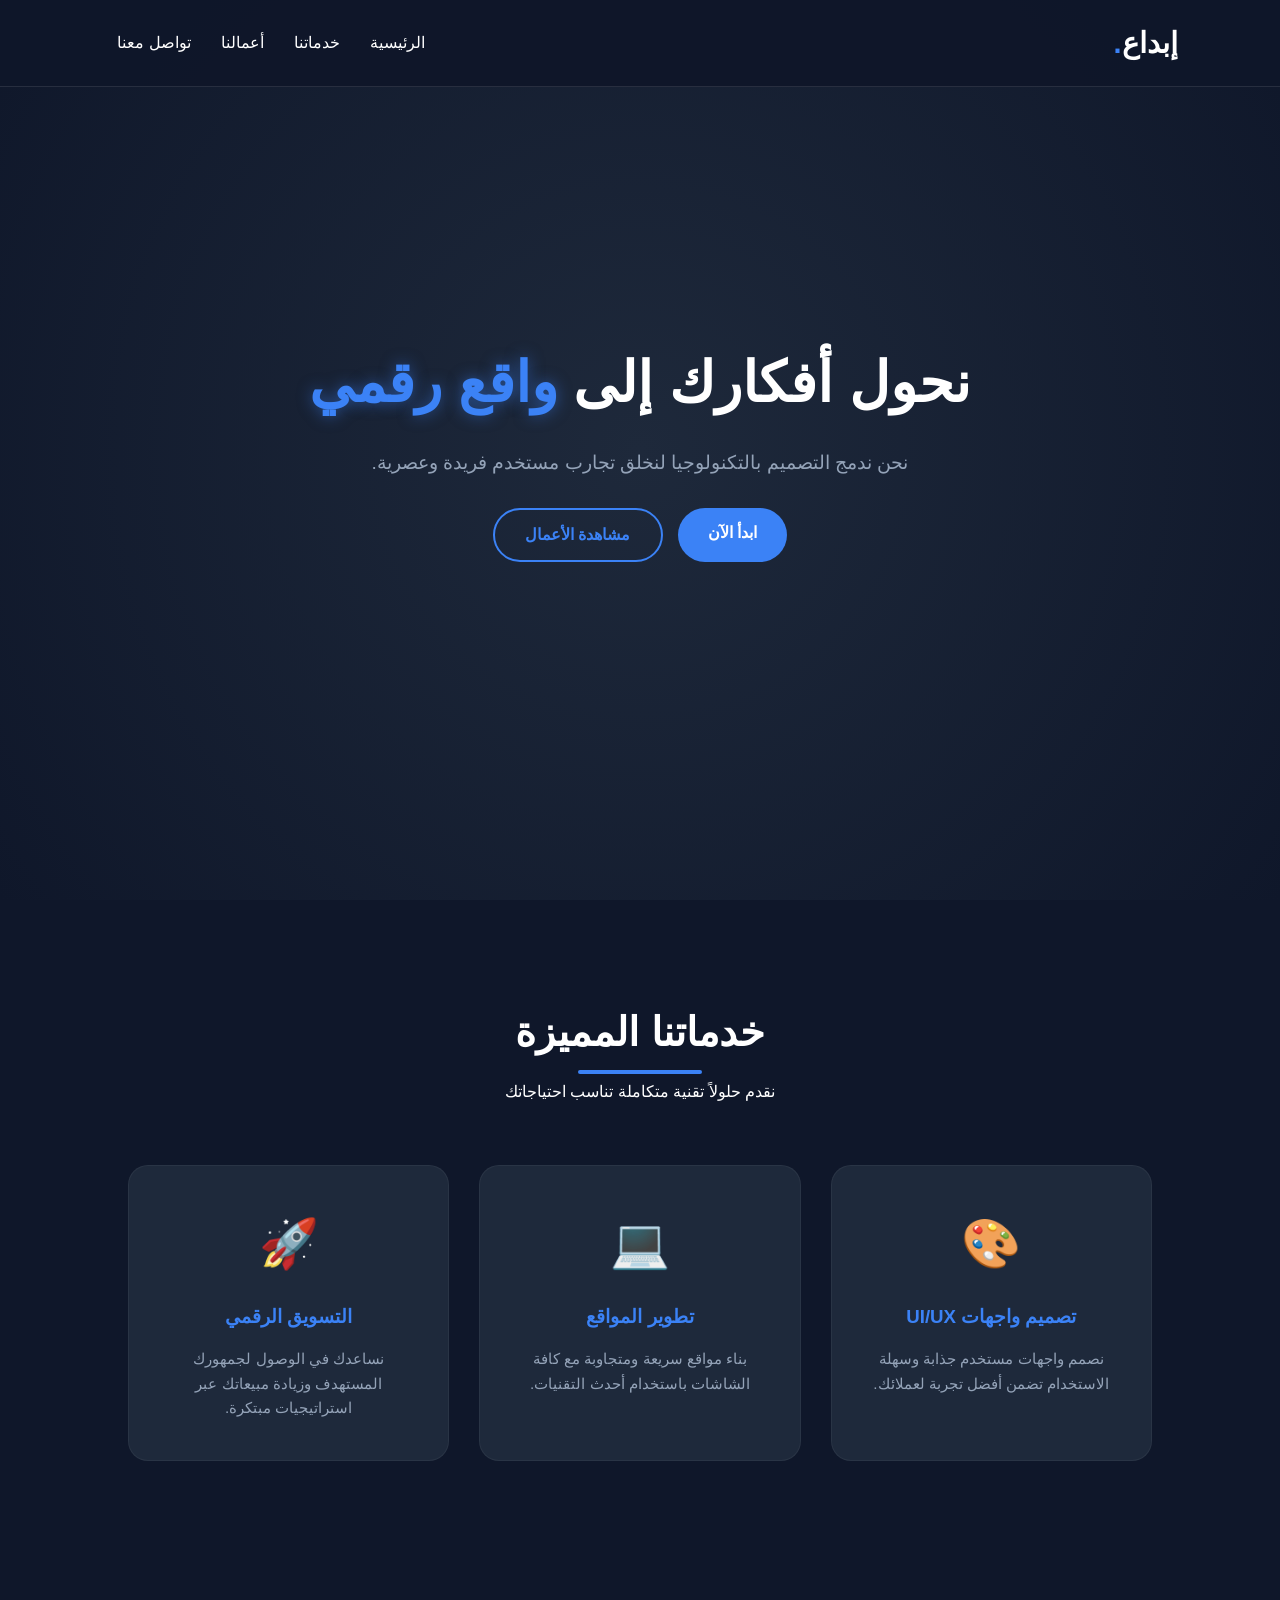
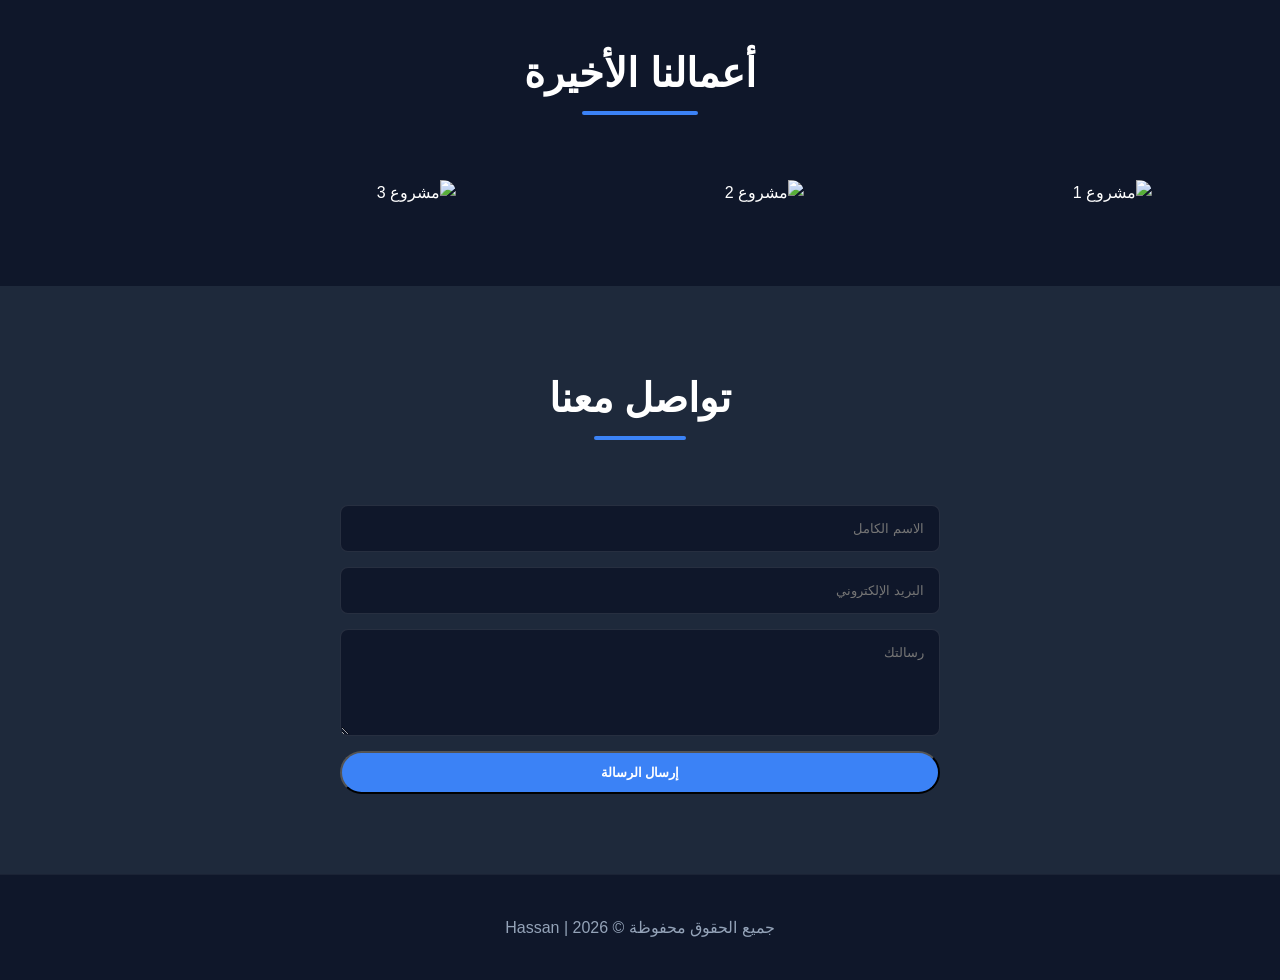
==== project.html @ f97d9a26 "Add files via upload" ====
<!DOCTYPE html>
<html lang="ar" dir="rtl">
<head>
    <meta charset="UTF-8">
    <meta name="viewport" content="width=device-width, initial-scale=1.0">
    <title>وكالة الإبداع الرقمي | مشروعي</title>
    <link rel="stylesheet" href="style.css">
</head>
<body>

    <nav class="navbar">
        <div class="logo">إبداع<span>.</span></div>
        <ul class="nav-links">
            <li><a href="#home">الرئيسية</a></li>
            <li><a href="#services">خدماتنا</a></li>
            <li><a href="#work">أعمالنا</a></li>
            <li><a href="#contact" class="btn-nav">تواصل معنا</a></li>
        </ul>
    </nav>

    <section id="home" class="hello">
        <div class="hello-content">
            <h1>نحول أفكارك إلى <span class="highlight">واقع رقمي</span></h1>
            <p>نحن ندمج التصميم بالتكنولوجيا لنخلق تجارب مستخدم فريدة وعصرية.</p>
            <div class="hello-btns">
                <a href="#" class="btn-primary">ابدأ الآن</a>
                <a href="#" class="btn-secondary">مشاهدة الأعمال</a>
            </div>
        </div>
    </section>

    <section id="services" class="services">
        <div class="section-title">
            <h2>خدماتنا المميزة</h2>
            <p>نقدم حلولاً تقنية متكاملة تناسب احتياجاتك</p>
        </div>

        <div class="services-container">
            <div class="service-card">
                <div class="icon">🎨</div>
                <h3>تصميم واجهات UI/UX</h3>
                <p>نصمم واجهات مستخدم جذابة وسهلة الاستخدام تضمن أفضل تجربة لعملائك.</p>
            </div>

            <div class="service-card">
                <div class="icon">💻</div>
                <h3>تطوير المواقع</h3>
                <p>بناء مواقع سريعة ومتجاوبة مع كافة الشاشات باستخدام أحدث التقنيات.</p>
            </div>

            <div class="service-card">
                <div class="icon">🚀</div>
                <h3>التسويق الرقمي</h3>
                <p>نساعدك في الوصول لجمهورك المستهدف وزيادة مبيعاتك عبر استراتيجيات مبتكرة.</p>
            </div>
        </div>
    </section>
    <section id="work" class="portfolio">
        <div class="section-title">
            <h2>أعمالنا الأخيرة</h2>
        </div>
        <div class="portfolio-grid">
            <div class="portfolio-item">
                <img src="https://via.placeholder.com/400x300/1e293b/3b82f6?text=Project+1" alt="مشروع 1">
                <div class="portfolio-overlay">
                    <span>تصميم تطبيقات</span>
                </div>
            </div>
            <div class="portfolio-item">
                <img src="https://via.placeholder.com/400x300/1e293b/3b82f6?text=Project+2" alt="مشروع 2">
                <div class="portfolio-overlay">
                    <span>تطوير ويب</span>
                </div>
            </div>
            <div class="portfolio-item">
                <img src="https://via.placeholder.com/400x300/1e293b/3b82f6?text=Project+3" alt="مشروع 3">
                <div class="portfolio-overlay">
                    <span>هوية بصرية</span>
                </div>
            </div>
        </div>
    </section>

    <section id="contact" class="contact">
        <div class="section-title">
            <h2>تواصل معنا</h2>
        </div>
        <div class="contact-container">
            <form class="contact-form">
                <input type="text" placeholder="الاسم الكامل" required>
                <input type="email" placeholder="البريد الإلكتروني" required>
                <textarea placeholder="رسالتك" rows="5" required></textarea>
                <button type="submit" class="btn-primary">إرسال الرسالة</button>
            </form>
        </div>
    </section>

    <footer class="footer">
        <p>جميع الحقوق محفوظة &copy; 2026 | Hassan </p>
    </footer>

<script src="script.js"></script>


</body>
</html>
---- style.css ----
/* التنسيقات العامة */
* {
    margin: 0;
    padding: 0;
    box-sizing: border-box;
    font-family: 'Segoe UI', Tahoma, Geneva, Verdana, sans-serif;
}

body {
    background-color: #0f172a; /* لون خلفية داكن عصري */
    color: white;
    line-height: 1.6;
    overflow-x: hidden;
}

/* القائمة العلوية */
.navbar {
    display: flex;
    justify-content: space-between;
    align-items: center;
    padding: 20px 8%;
    background: rgba(15, 23, 42, 0.95);
    position: fixed;
    width: 100%;
    top: 0;
    z-index: 1000;
    border-bottom: 1px solid rgba(255, 255, 255, 0.1);
}

.logo {
    font-size: 1.8rem;
    font-weight: bold;
    color: white;
}

.logo span {
    color: #3b82f6; /* اللون الأزرق المتوهج */
}

.nav-links {
    display: flex;
    list-style: none;
}

.nav-links li a {
    color: white;
    text-decoration: none;
    margin: 0 15px;
    font-size: 1rem;
    transition: 0.3s;
}

.nav-links li a:hover {
    color: #3b82f6;
}

/* القسم الترحيبي */
.hello {
    height: 100vh;
    display: flex;
    align-items: center;
    justify-content: center;
    text-align: center;
    background: radial-gradient(circle at center, #1e293b 0%, #0f172a 100%);
    padding: 0 20px;
}

.hello h1 {
    font-size: clamp(2rem, 5vw, 3.5rem);
    margin-bottom: 20px;
}

.highlight {
    color: #3b82f6;
    text-shadow: 0 0 15px rgba(59, 130, 246, 0.5);
}

.hello p {
    font-size: 1.2rem;
    color: #94a3b8;
    max-width: 600px;
    margin: 0 auto 30px;
}

/* الأزرار */
.hello-btns {
    display: flex;
    justify-content: center;
    gap: 15px;
}

.btn-primary, .btn-secondary {
    padding: 12px 30px;
    text-decoration: none;
    border-radius: 50px;
    font-weight: bold;
    transition: 0.3s;
}

.btn-primary {
    background: #3b82f6;
    color: white;
}

.btn-primary:hover {
    box-shadow: 0 0 20px rgba(59, 130, 246, 0.6);
    transform: translateY(-3px);
}

.btn-secondary {
    border: 2px solid #3b82f6;
    color: #3b82f6;
}

.btn-secondary:hover {
    background: #3b82f6;
    color: white;
}

/* تنسيق قسم الخدمات */
.services {
    padding: 100px 10%;
    background-color: #0f172a;
}

.section-title {
    text-align: center;
    margin-bottom: 60px;
}

.section-title h2 {
    font-size: 2.5rem;
    margin-bottom: 15px;
    position: relative;
    display: inline-block;
}

/* خط تحت العنوان لزيادة الجمالية */
.section-title h2::after {
    content: '';
    position: absolute;
    width: 50%;
    height: 4px;
    background: #3b82f6;
    bottom: -10px;
    right: 25%;
    border-radius: 2px;
}

.services-container {
    display: grid;
    grid-template-columns: repeat(auto-fit, minmax(300px, 1fr));
    gap: 30px;
}

.service-card {
    background: #1e293b;
    padding: 40px;
    border-radius: 20px;
    text-align: center;
    transition: 0.4s;
    border: 1px solid rgba(255, 255, 255, 0.05);
}

.service-card:hover {
    transform: translateY(-10px);
    border-color: #3b82f6;
    box-shadow: 0 10px 30px rgba(0, 0, 0, 0.3);
}

.service-card .icon {
    font-size: 3rem;
    margin-bottom: 20px;
    display: block;
}

.service-card h3 {
    margin-bottom: 15px;
    color: #3b82f6;
}

.service-card p {
    color: #94a3b8;
    font-size: 0.95rem;
}

/* تنسيق معرض الأعمال */
.portfolio {
    padding: 80px 10%;
    background: #0f172a;
}

.portfolio-grid {
    display: grid;
    grid-template-columns: repeat(auto-fit, minmax(280px, 1fr));
    gap: 20px;
}

.portfolio-item {
    position: relative;
    border-radius: 15px;
    overflow: hidden;
    cursor: pointer;
}

.portfolio-item img {
    width: 100%;
    display: block;
    transition: 0.5s;
}

.portfolio-overlay {
    position: absolute;
    top: 0; left: 0; width: 100%; height: 100%;
    background: rgba(59, 130, 246, 0.8);
    display: flex;
    justify-content: center;
    align-items: center;
    opacity: 0;
    transition: 0.5s;
}

.portfolio-item:hover .portfolio-overlay { opacity: 1; }
.portfolio-item:hover img { transform: scale(1.1); }

/* تنسيق نموذج التواصل */
.contact {
    padding: 80px 10%;
    background: #1e293b;
}

.contact-container {
    max-width: 600px;
    margin: 0 auto;
}

.contact-form {
    display: flex;
    flex-direction: column;
    gap: 15px;
}

.contact-form input, .contact-form textarea {
    padding: 15px;
    background: #0f172a;
    border: 1px solid rgba(255, 255, 255, 0.1);
    color: white;
    border-radius: 8px;
    outline: none;
}

.contact-form input:focus, .contact-form textarea:focus {
    border-color: #3b82f6;
}

/* التذييل */
.footer {
    text-align: center;
    padding: 40px;
    background: #0f172a;
    border-top: 1px solid rgba(255, 255, 255, 0.05);
    color: #94a3b8;
}
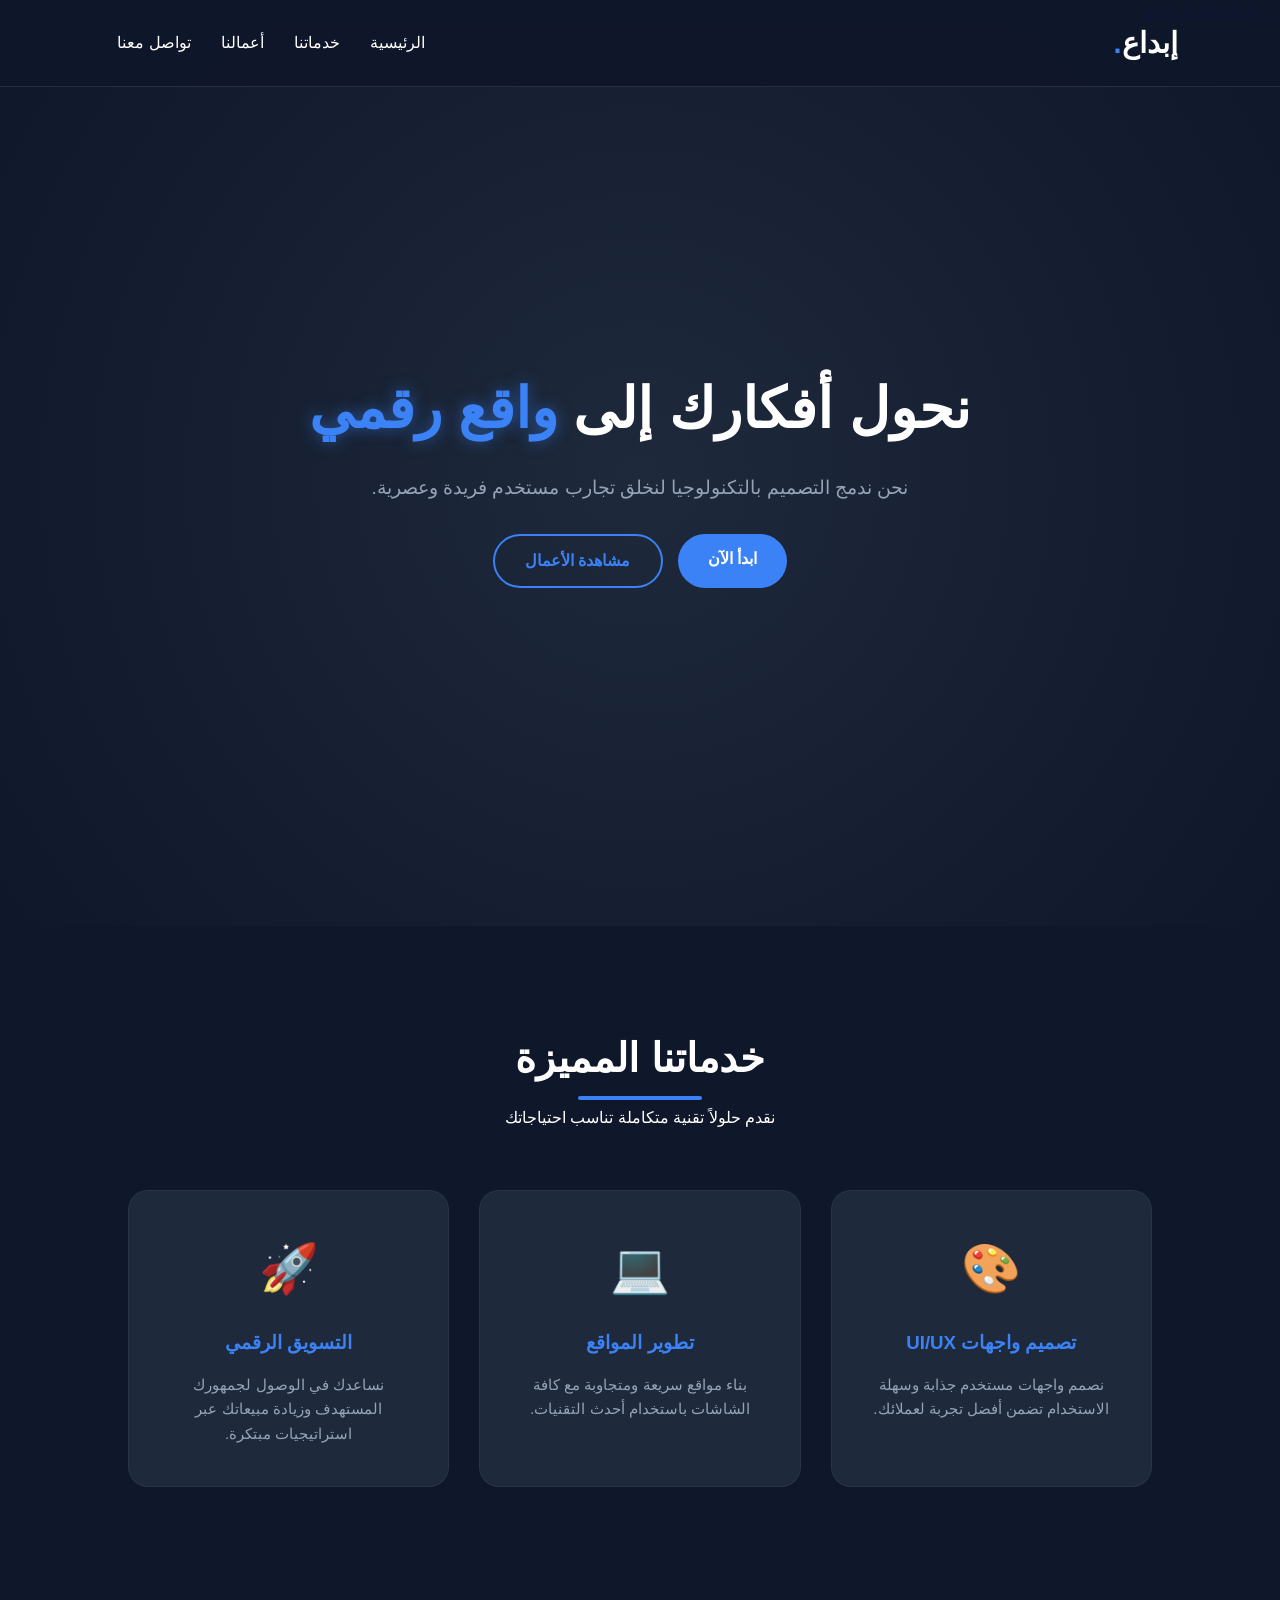
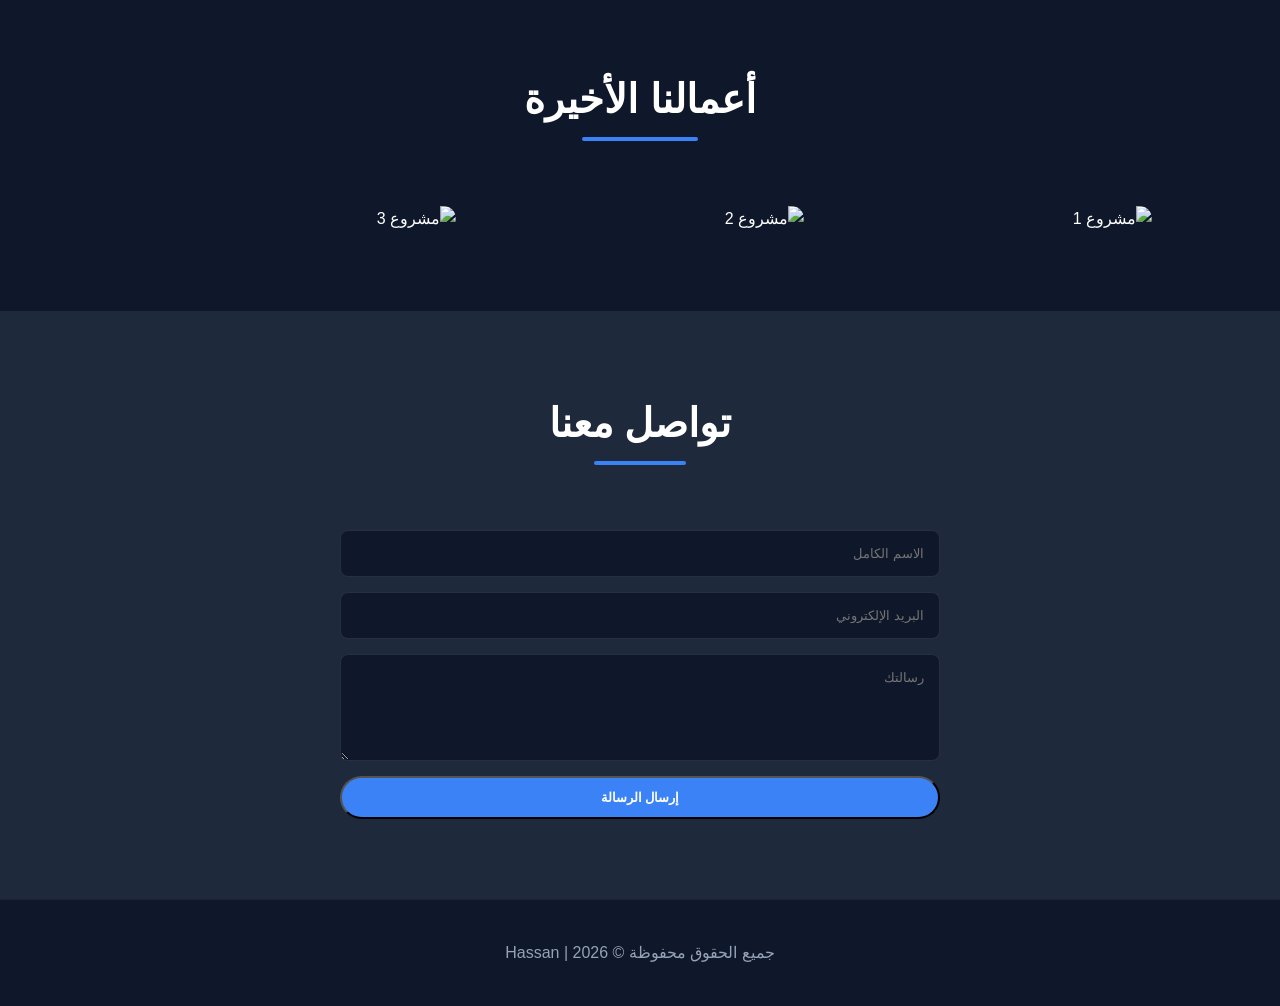
==== commit 7e278b9d: "Add back button to project.html" ====
--- a/project.html
+++ b/project.html
@@ -7,7 +7,7 @@
     <link rel="stylesheet" href="style.css">
 </head>
 <body>
-
+      <a href="./index.html" class="back-btn">&rarr; Back to Portfolio</a>
     <nav class="navbar">
         <div class="logo">إبداع<span>.</span></div>
         <ul class="nav-links">
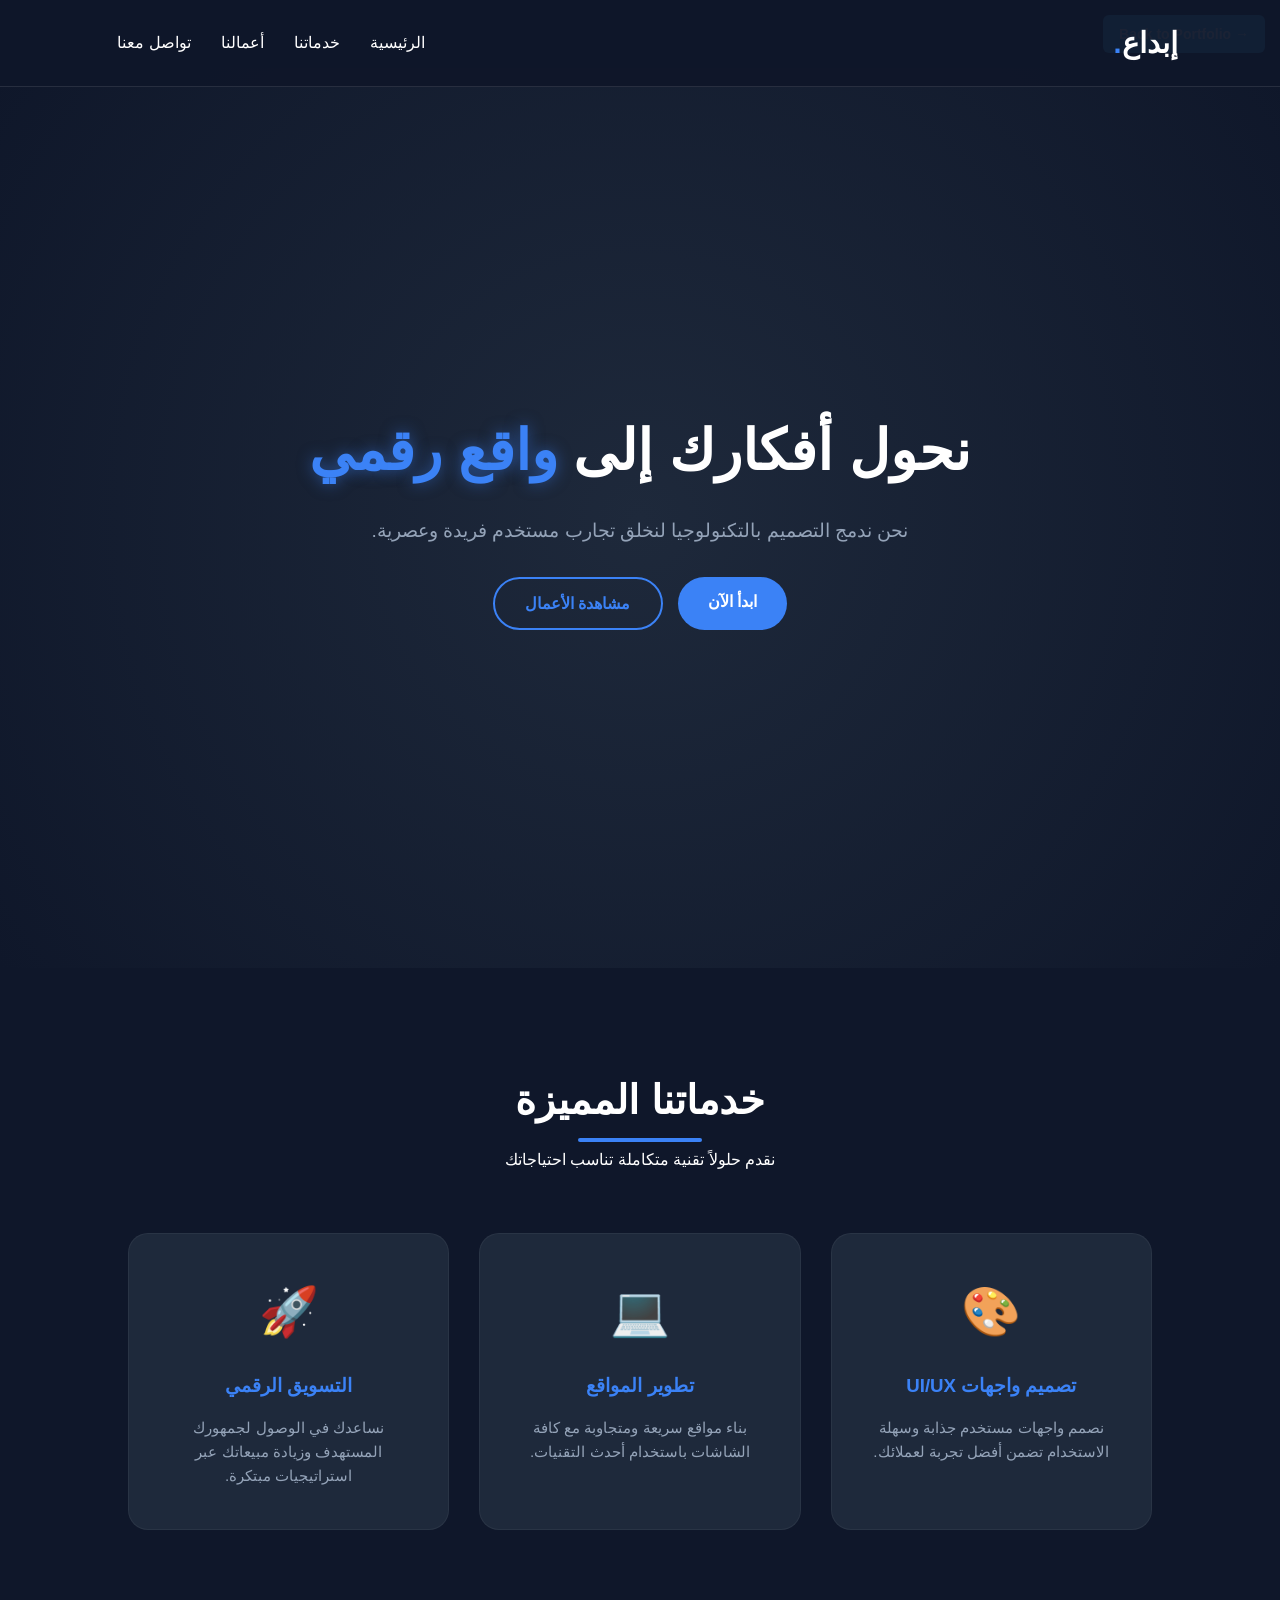
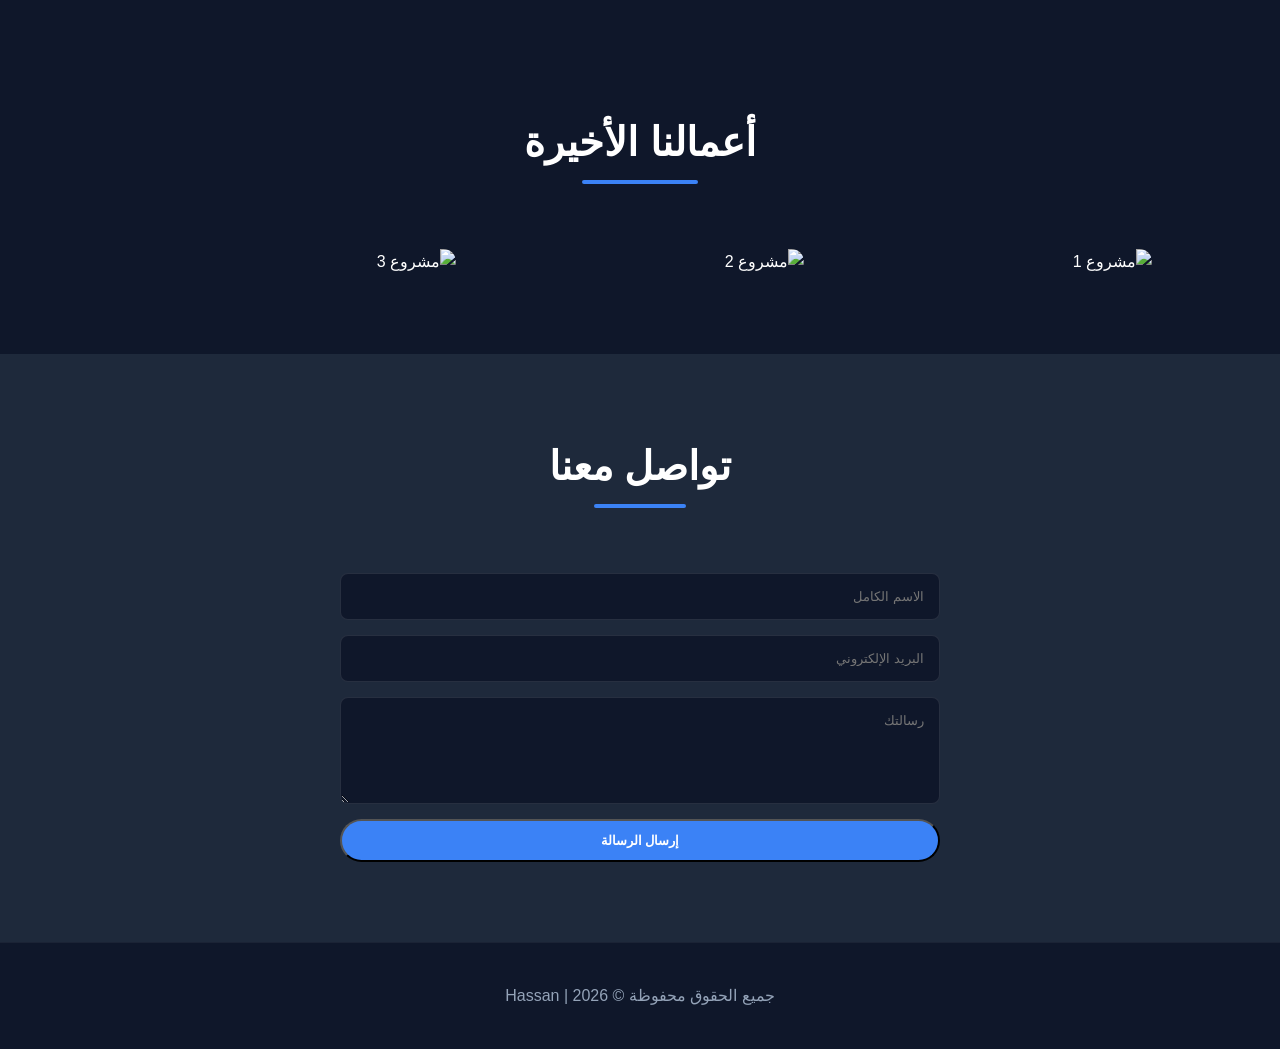
==== commit 1b293bf0: "Reorganize navigation and back button placement" ====
--- a/project.html
+++ b/project.html
@@ -7,8 +7,7 @@
     <link rel="stylesheet" href="style.css">
 </head>
 <body>
-      <a href="./index.html" class="back-btn">&rarr; Back to Portfolio</a>
-    <nav class="navbar">
+         <nav class="navbar">
         <div class="logo">إبداع<span>.</span></div>
         <ul class="nav-links">
             <li><a href="#home">الرئيسية</a></li>
@@ -17,7 +16,8 @@
             <li><a href="#contact" class="btn-nav">تواصل معنا</a></li>
         </ul>
     </nav>
-
+<a href="./index.html" class="back-btn">&rarr; Back to Portfolio</a>
+ 
     <section id="home" class="hello">
         <div class="hello-content">
             <h1>نحول أفكارك إلى <span class="highlight">واقع رقمي</span></h1>
--- a/style.css
+++ b/style.css
@@ -262,3 +262,20 @@
     color: #94a3b8;
 }
 
+.back-btn {
+  display: inline-block;
+  margin: 15px;
+  padding: 8px 16px;
+  background-color: #38bdf8;
+  color: #ffffff;
+  text-decoration: none;
+  border-radius: 6px;
+  font-weight: bold;
+  font-size: 14px;
+  transition: background-color 0.3s ease;
+}
+
+.back-btn:hover {
+  background-color: #0284c7;
+}
+
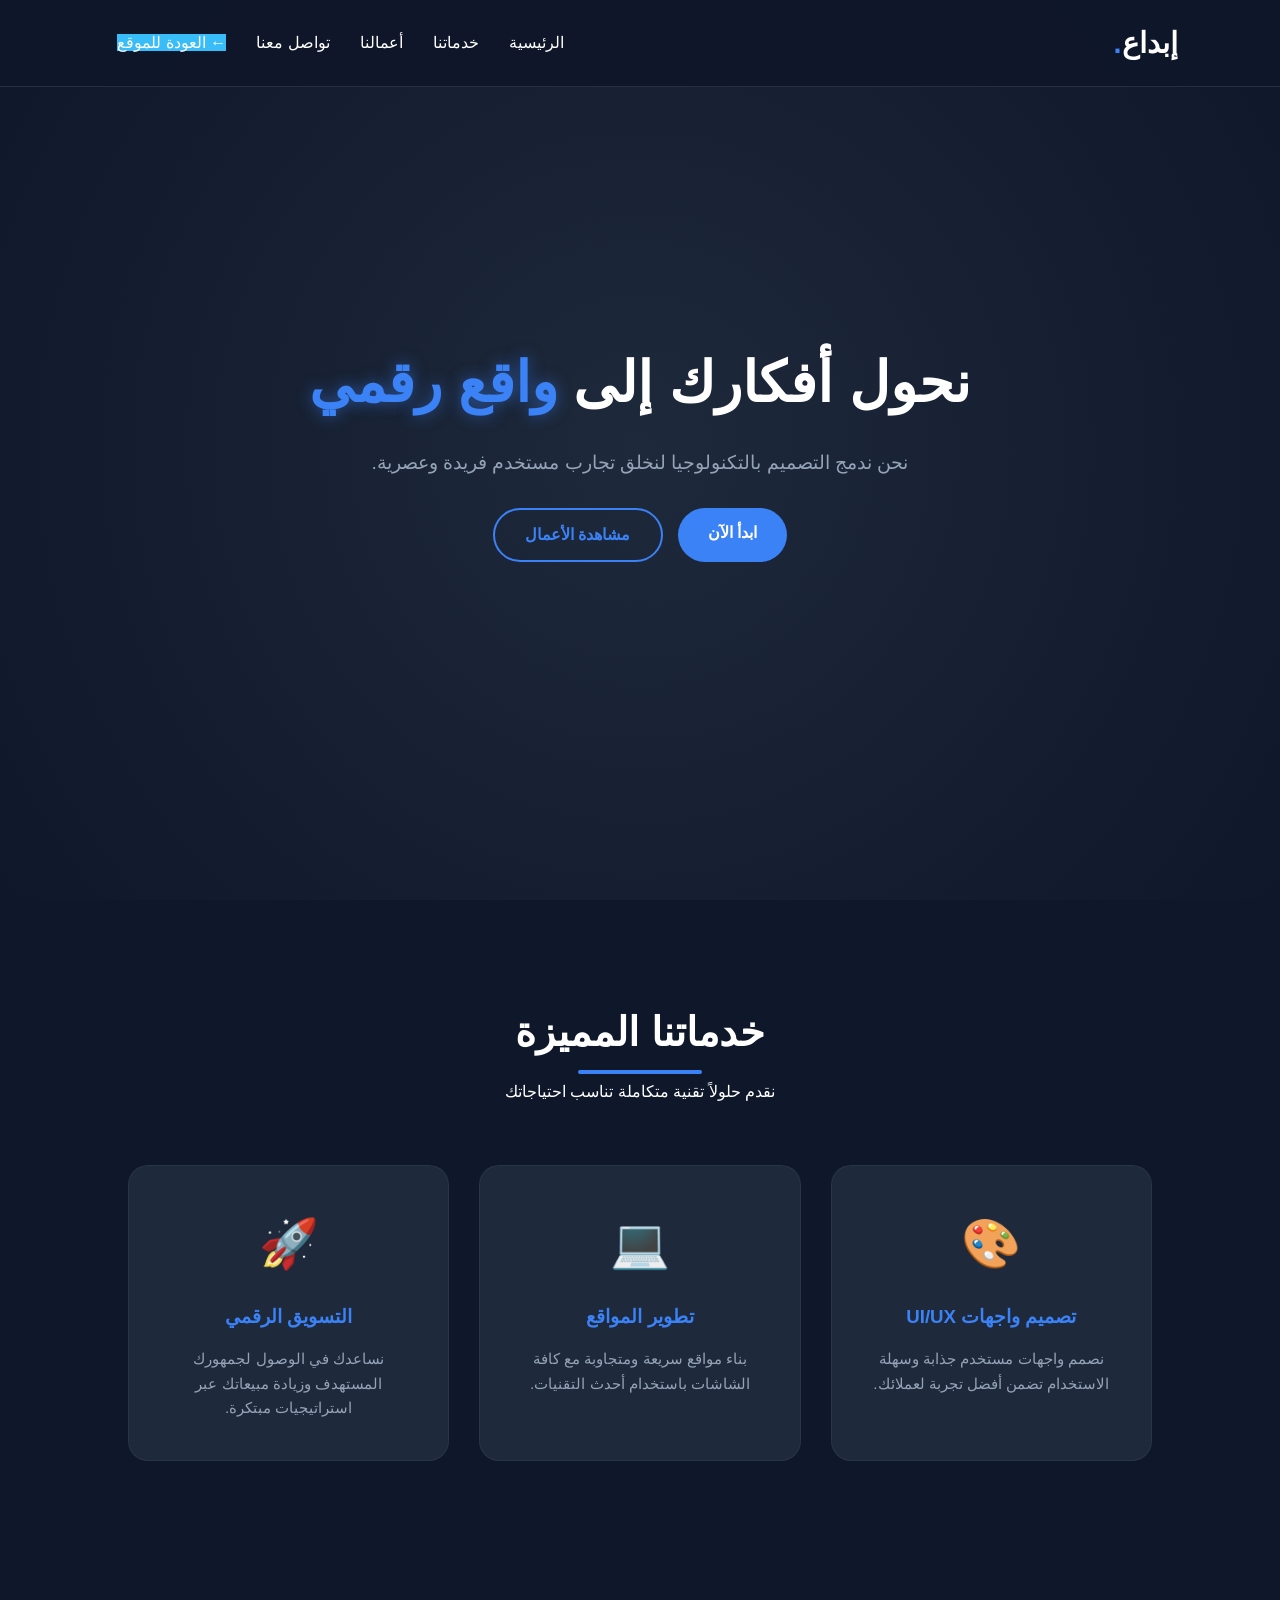
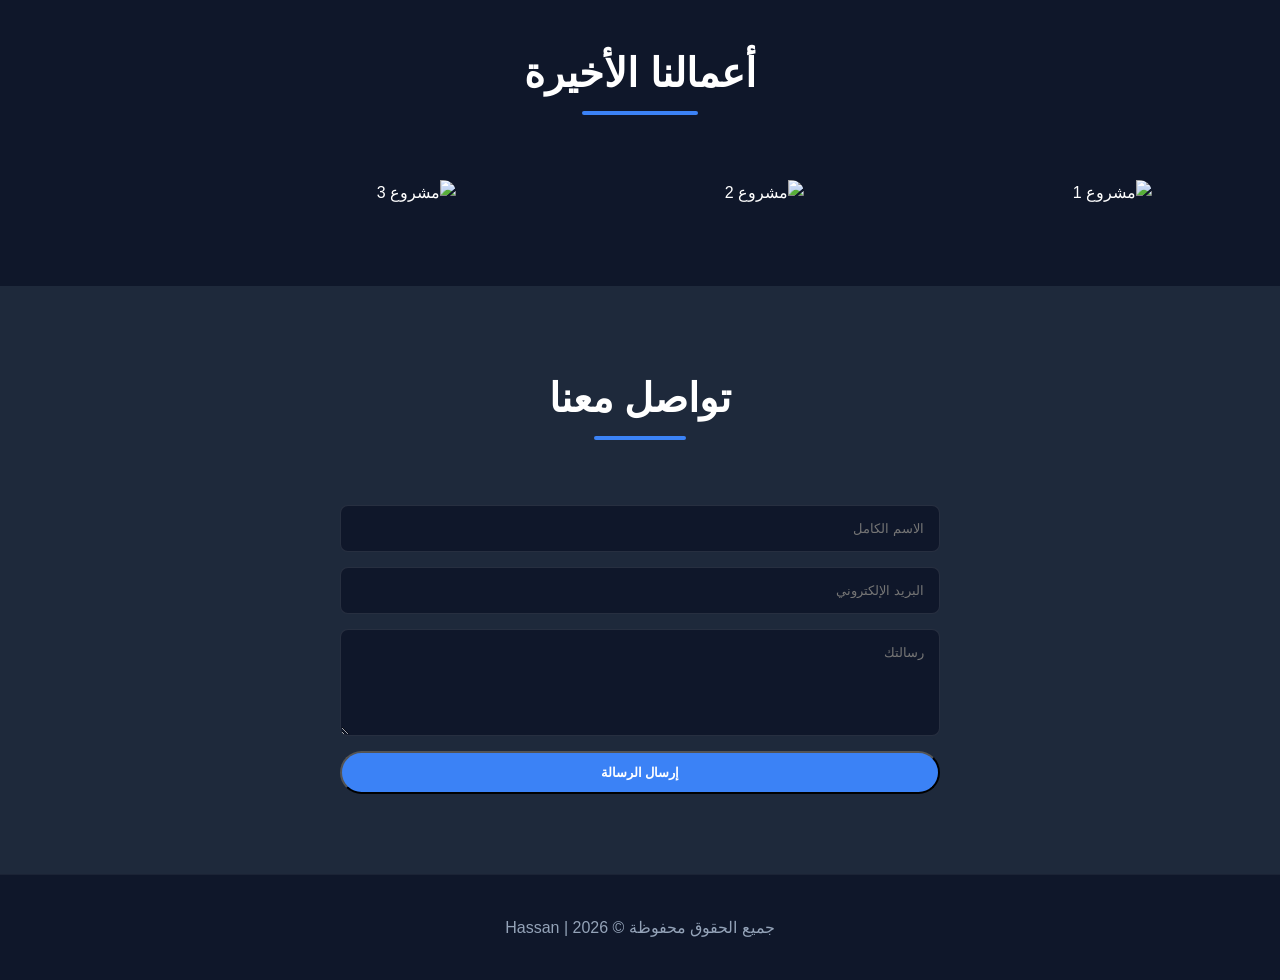
==== commit 972afd73: "Update navigation links in project.html Added a navigation link to return to the main site and remov" ====
--- a/project.html
+++ b/project.html
@@ -14,10 +14,9 @@
             <li><a href="#services">خدماتنا</a></li>
             <li><a href="#work">أعمالنا</a></li>
             <li><a href="#contact" class="btn-nav">تواصل معنا</a></li>
+            <li><a href="./index.html" class="btn-nav" style="background-color: #38bdf8; color: white;">← العودة للموقع</a></li>
         </ul>
     </nav>
-<a href="./index.html" class="back-btn">&rarr; Back to Portfolio</a>
- 
     <section id="home" class="hello">
         <div class="hello-content">
             <h1>نحول أفكارك إلى <span class="highlight">واقع رقمي</span></h1>
